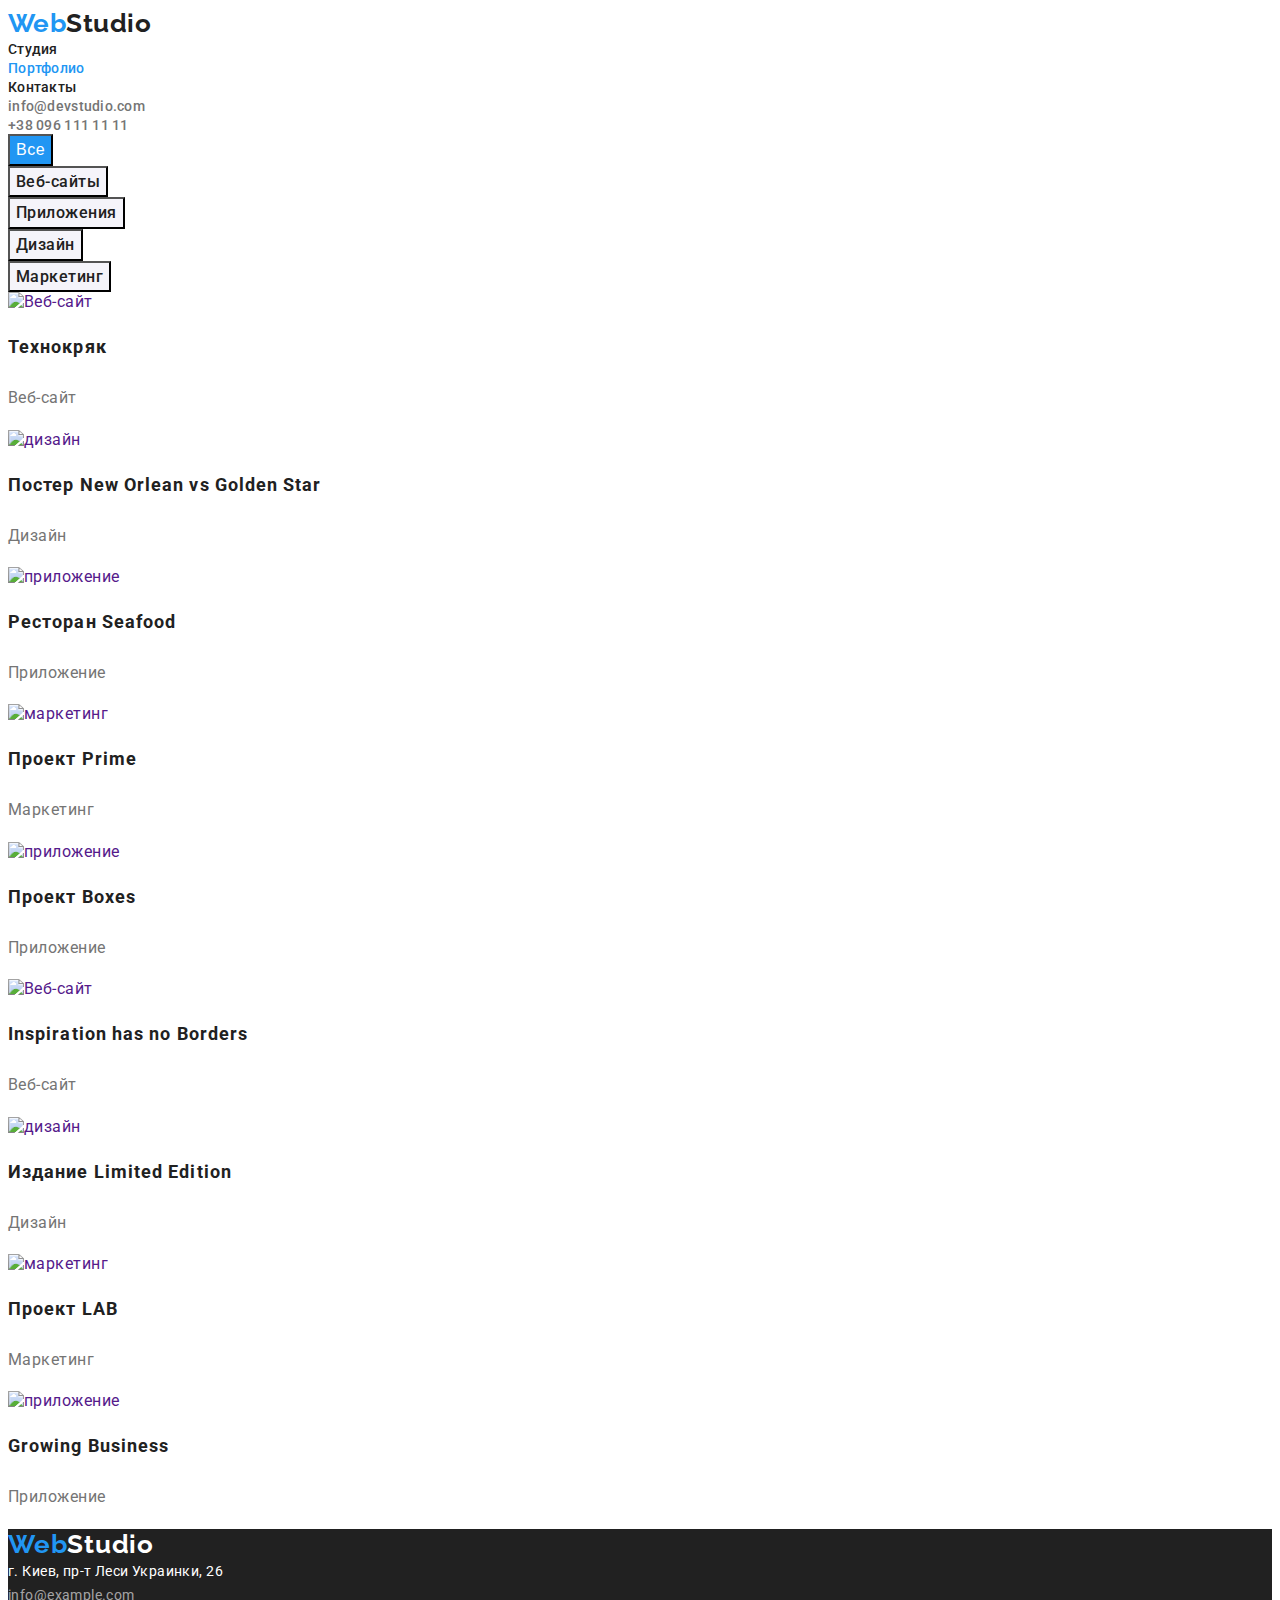
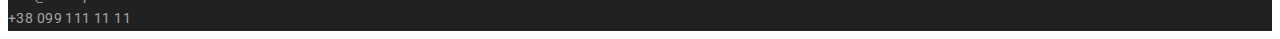
==== portfolio.html @ cb95bda1 "Стидизация" ====
<!DOCTYPE html>
<html lang="en">
  <head>
    <meta charset="UTF-8" />
    <meta http-equiv="X-UA-Compatible" content="IE=edge" />
    <meta name="viewport" content="width=device-width, initial-scale=1.0" />
    <title>Портфолио</title>
    <link
      href="https://fonts.googleapis.com/css2?family=Raleway:wght@700&family=Roboto:wght@400;500;700;900&display=swap"
      rel="stylesheet"
    />
    <link rel="stylesheet" href="./css/styles.css" />
  </head>
  <body>
    <header class="page-header">
      <nav>
        <a class="logo" href="./index.html">
          <span class="second">Web</span>Studio
        </a>

        <ul>
          <li><a class="both" href="./index.html">Cтудия</a></li>
          <li><a class="another" href="">Портфолио</a></li>
          <li><a class="both" href="">Контакты</a></li>
        </ul>
      </nav>
      <ul>
        <li>
          <a class="contacts-mail" href="mailto:info@devstudio.com"
            >info@devstudio.com</a
          >
        </li>
        <a class="contacts-phone" href="tel:+38 096 111 11 11"
          >+38 096 111 11 11</a
        >
      </ul>
    </header>
    <main>
      <section >
        <ul>
          <li>
            <button class="button-primary" type="button">Все</button>
          </li>
          <li>
            <button class="button-list" type="button">Веб-сайты</button>
          </li>
          <li>
            <button class="button-list" type="button">Приложения</button>
          </li>
          <li>
            <button class="button-list" type="button">Дизайн</button>
          </li>
          <li>
            <button class="button-list" type="button">Маркетинг</button>
          </li>
        </ul>
    
        <h2 hidden>Портфолио</h2>
      
        <ul class="unique-content">
          <li>
            <a href="">
              <img
                src="./images/img.jpg"
                alt="Веб-сайт"
                width="370"
                height="294"
              />
              <h3 class="title-main">Технокряк</h3>
              <p class="main-text">Веб-сайт</p>
            </a>
          </li>
          <li>
            <a href="">
              <img
                src="./images/img1.jpg"
                alt="дизайн"
                width="370"
                height="294"
              />
              <h3 class="title-main">Постер New Orlean vs Golden Star</h3>
              <p class="main-text">Дизайн</p>
            </a>
          </li>
          <li>
            <a href="">
              <img
                src="./images/img2.jpg"
                alt="приложение"
                width="370"
                height="294"
              />
              <h3 class="title-main">Ресторан Seafood</h3>
              <p class="main-text">Приложение</p>
            </a>
          </li>
          <li>
            <a href="">
 <img
              src="./images/img3.jpg"
              alt="маркетинг"
              width="370"
              height="294"
            />
            <h3 class="title-main">Проект Prime</h3>
            <p class="main-text">Маркетинг</p>

            </a>
        
          </li>
          <li>
            <a href="">
 <img
              src="./images/img4.jpg"
              alt="приложение"
              width="370"
              height="294"
            />

            <h3 class="title-main">Проект Boxes</h3>
            <p class="main-text">Приложение</p>

            </a>
           
          </li>

          <li>
            <a href="">
<img
              src="./images/img5.jpg"
              alt="Веб-сайт"
              width="370"
              height="294"
            />
            <h3 class="title-main">Inspiration has no Borders</h3>
            <p class="main-text">Веб-сайт</p>


            </a>
            
          </li>
          <li>
            <a href="">
<img
              src="./images/img6.jpg"
              alt="дизайн"
              width="370"
              height="294"
            />
            <h3 class="title-main">Издание Limited Edition</h3>
            <p class="main-text">Дизайн</p>


            </a>
            
          </li>
          <li>
            <a href="">
<img src="./images/img7.jpg" alt="маркетинг" />
            <h3 class="title-main">Проект LAB</h3>
            <p class="main-text">Маркетинг</p>
          </li>
          <li>
            <img src="./images/img8.jpg" alt="приложение" />
            <h3 class="title-main">Growing Business</h3>
            <p class="main-text">Приложение</p>

            </a>
            
          </li>
        </ul>
      </section>
    </main>
    <footer class="footer">
      <a href="./index.html" class="logodown">
        <span class="second">Web</span>Studio
      </a>

      <address class="address">г. Киев, пр-т Леси Украинки, 26</address>
      <ul>
        <li>
          <a class="contacts" href="mailto:info@example.com"
            >info@example.com</a
          >
        </li>
        <li>
          <a class="contacts" href="tel:+38 099 111 11 11">+38 099 111 11 11</a>
        </li>
      </ul>
    </footer>
  </body>
</html>
---- css/styles.css ----
/* основной цвет текста - #212121 */
/* вторичный цвет текста - #757575 */
/* основной цвет фона - #FFFFFF */
/* акцент - #2196F3 */
/* прозрачно белый rgba(255, 255, 255, 0.6) */
/* основной цыет фона - #E5E5E5 */
/* вторичный цвет фона -#F5F4FA */
/* вторичный белый #e5e5e5  */

:root {
  --header-background-color: #ffffff;
  --primary-background-color: #e5e5e5;
  --secondary-background-color: #2f303a;
  --third-background-color: #f5f4fa;
  --primary-text-color: #212121;
  --secondary-color: #757575;
  --accent-color: #2196f3;
}
.list {
  list-style: none;
}

body {
  background-color: #ffffff;
  color: var(--secondary-color);
  font-family: "Roboto", sans-serif;
  letter-spacing: 0.03em;
}
.logo {
  font-family: "Raleway", sans-serif;
  font-weight: bold;
  font-size: 26px;
  line-height: 1.2;
}

.logo {
  color: #212121;
}
.second {
  color: #2196f3;
}
.logodown {
  color: #ffffff;
  font-family: Raleway;
  font-weight: bold;
  font-size: 26px;
  line-height: 1.2;
  letter-spacing: 0.03em;
}

ul {
  list-style: none;
}
a {
  text-decoration: none;
}
ul {
  padding: 0;
  margin: 0;
}
button {
  cursor: pointer;
}
.another {
  color: var(--accent-color);
  font-weight: 500;
  font-size: 14px;
  line-height: 1.14;
  letter-spacing: 0.02em;
}
.both {
  color: var(--primary-text-color);
  font-weight: 500;
  font-size: 14px;
  line-height: 1.14;
  letter-spacing: 0.02em;
}
.both:hover,
.both:focus {
  color: var(--accent-color);
}
.contacts-mail {
  color: var(--secondary-color);
  font-weight: 500;
  font-size: 14px;
  line-height: 1.14;
  letter-spacing: 0.02em;
}
.contacts-mail:hover,
.contacts-mail:focus {
  color: var(--accent-color);
}
.contacts-phone {
  color: var(--secondary-color);
  font-weight: 500;
  font-size: 14px;
  line-height: 1.14;
  letter-spacing: 0.02em;
}
.contacts-phone:hover,
.contacts-phone:focus {
  color: var(--accent-color);
}

.header {
  color: var(--header-background-color);
  font-family: Roboto;
  font-weight: 900;
  font-size: 44px;
  line-height: 1.36;
  text-align: center;
  letter-spacing: 0.06em;
  text-transform: uppercase;
}
.hero {
  background-color: #212121;
}
.features .title {
  color: var(--primary-text-color);
  font-family: Roboto;
  font-weight: bold;
  font-size: 14px;
  line-height: 1.14;
  letter-spacing: 0.03em;
  text-transform: uppercase;
}
.same {
  color: var(--primary-text-color);
  font-weight: bold;
  font-size: 36px;
  line-height: 1.16;
  text-align: center;
  letter-spacing: 0.03em;
}
.button {
  font-family: Roboto;
  font-weight: bold;
  font-size: 16px;
  line-height: 1.9;
  display: flex;
  align-items: center;
  text-align: center;
  letter-spacing: 0.06em;
  color: var(--header-background-color);
  background-color: var(--accent-color);
}
.button:hover {
  background-color: #188ce8;
}

.button-list {
  font-family: Roboto;
  font-weight: 500;
  font-size: 16px;
  line-height: 1.6;
  text-align: center;
  letter-spacing: 0.03em;
  background-color: var(--third-background-color);
  color: var(--primary-text-color);
}
.button-list:hover {
  color: var(--header-background-color);
  background-color: var(--accent-color);
}
.background-main {
  color: var(--primary-text-color);
  font-weight: 500;
  font-size: 16px;
  line-height: 1.6;
  text-align: center;
  letter-spacing: 0.03em;
}
.button-primary {
  background-color: var(--accent-color);
  color: var(--header-background-color);
  font-weight: 500;
  font-size: 16px;
  line-height: 1.6;
  text-align: center;
  letter-spacing: 0.03em;
}

.title-main {
  color: var(--primary-text-color);
  font-weight: bold;
  font-size: 18px;
  line-height: 2;
  letter-spacing: 0.06em;
}
.main-text {
  color: var(--secondary-color);
  font-size: 16px;
  line-height: 1.9;
  letter-spacing: 0.03em;
}

.list-team {
  background-color: var(--third-background-color);
}

.unique {
  font-size: 14px;
  line-height: 1.7;
  letter-spacing: 0.03em;
}
.team {
  background-color: var(--third-background-color);
  color: var(--primary-text-color);
  font-weight: 500;
  font-size: 16px;
  line-height: 1.19;
  text-align: center;
  letter-spacing: 0.03em;
}
.position {
  background-color: var(--third-background-color);
  color: var(--secondary-color);
  font-size: 16px;
  line-height: 1.19;
  text-align: center;
  letter-spacing: 0.03em;
}
.footer {
  background-color: var(--primary-text-color);
}
.address {
  font-style: normal;
  font-family: Roboto;
  font-size: 14px;
  line-height: 1.7;
  letter-spacing: 0.03em;
  color: var(--header-background-color);
}
address:hover {
  color: var(--header-background-color);
}
.contacts {
  font-family: Roboto;
  font-size: 14px;
  line-height: 1.7;
  letter-spacing: 0.03em;
  color: rgba(255, 255, 255, 0.6);
}
.contacts:hover {
  color: var(--primary-background-color);
}
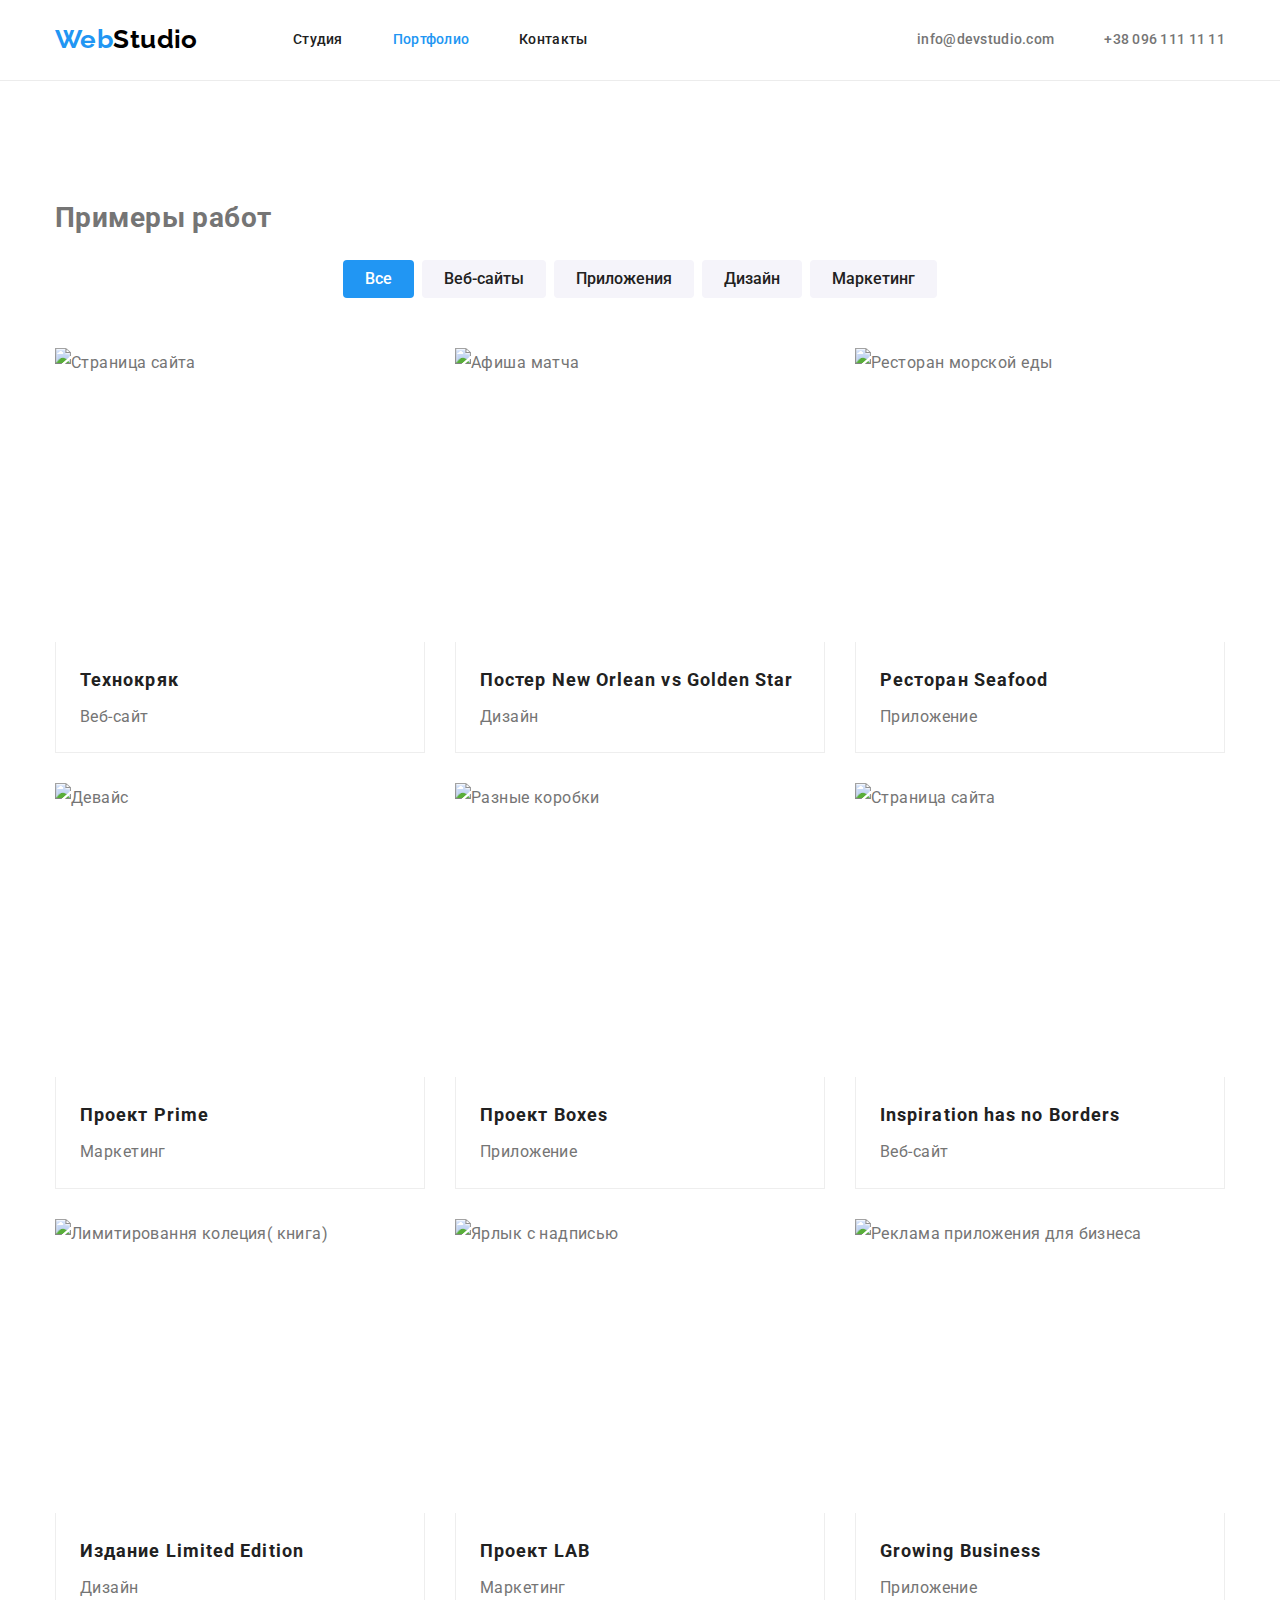
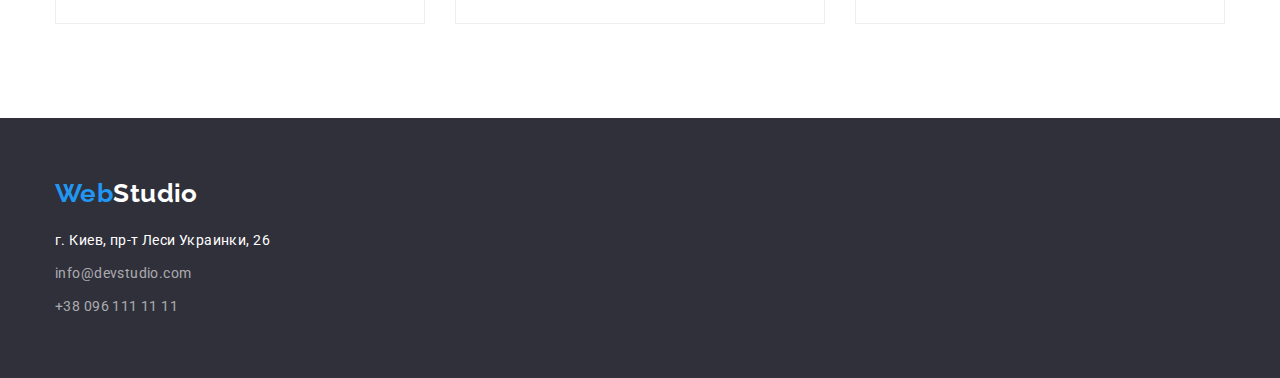
==== commit bfcd2cd2: "Правки" ====
--- a/portfolio.html
+++ b/portfolio.html
@@ -2,191 +2,224 @@
 <html lang="en">
   <head>
     <meta charset="UTF-8" />
-    <meta http-equiv="X-UA-Compatible" content="IE=edge" />
     <meta name="viewport" content="width=device-width, initial-scale=1.0" />
     <title>Портфолио</title>
+    <link
+      rel="stylesheet"
+      href="https://cdnjs.cloudflare.com/ajax/libs/modern-normalize/0.6.0/modern-normalize.min.css"
+    />
     <link
       href="https://fonts.googleapis.com/css2?family=Raleway:wght@700&family=Roboto:wght@400;500;700;900&display=swap"
       rel="stylesheet"
     />
+
     <link rel="stylesheet" href="./css/styles.css" />
   </head>
   <body>
-    <header class="page-header">
-      <nav>
-        <a class="logo" href="./index.html">
-          <span class="second">Web</span>Studio
-        </a>
-
-        <ul>
-          <li><a class="both" href="./index.html">Cтудия</a></li>
-          <li><a class="another" href="">Портфолио</a></li>
-          <li><a class="both" href="">Контакты</a></li>
-        </ul>
-      </nav>
-      <ul>
-        <li>
-          <a class="contacts-mail" href="mailto:info@devstudio.com"
-            >info@devstudio.com</a
+    <header class="header">
+      <div class="container">
+        <!-- Основная навигация -->
+        <nav class="nav">
+          <a class="logo link" href="./index.html"
+            ><span class="logo-text">Web</span>Studio</a
           >
-        </li>
-        <a class="contacts-phone" href="tel:+38 096 111 11 11"
-          >+38 096 111 11 11</a
-        >
-      </ul>
-    </header>
-    <main>
-      <section >
-        <ul>
-          <li>
-            <button class="button-primary" type="button">Все</button>
+          <ul class="list">
+            <li class="item">
+              <a class="link" href="./index.html">Студия</a>
+            </li>
+            <li class="item">
+              <a class="link current" href="./portfolio.html">Портфолио</a>
+            </li>
+            <li class="item">
+              <a class="link" href="#address">Контакты</a>
+            </li>
+          </ul>
+        </nav>
+        <ul class="contacts list">
+          <li class="item">
+            <a class="link" href="mailto:info@devstudio.com"
+              >info@devstudio.com</a
+            >
           </li>
-          <li>
-            <button class="button-list" type="button">Веб-сайты</button>
-          </li>
-          <li>
-            <button class="button-list" type="button">Приложения</button>
-          </li>
-          <li>
-            <button class="button-list" type="button">Дизайн</button>
-          </li>
-          <li>
-            <button class="button-list" type="button">Маркетинг</button>
+          <li class="item">
+            <a class="link" href="tel:+380961111111">+38 096 111 11 11</a>
           </li>
         </ul>
-    
-        <h2 hidden>Портфолио</h2>
-      
-        <ul class="unique-content">
-          <li>
-            <a href="">
-              <img
-                src="./images/img.jpg"
-                alt="Веб-сайт"
-                width="370"
-                height="294"
-              />
-              <h3 class="title-main">Технокряк</h3>
-              <p class="main-text">Веб-сайт</p>
-            </a>
-          </li>
-          <li>
-            <a href="">
-              <img
-                src="./images/img1.jpg"
-                alt="дизайн"
-                width="370"
-                height="294"
-              />
-              <h3 class="title-main">Постер New Orlean vs Golden Star</h3>
-              <p class="main-text">Дизайн</p>
-            </a>
-          </li>
-          <li>
-            <a href="">
-              <img
-                src="./images/img2.jpg"
-                alt="приложение"
-                width="370"
-                height="294"
-              />
-              <h3 class="title-main">Ресторан Seafood</h3>
-              <p class="main-text">Приложение</p>
-            </a>
-          </li>
-          <li>
-            <a href="">
- <img
-              src="./images/img3.jpg"
-              alt="маркетинг"
-              width="370"
-              height="294"
-            />
-            <h3 class="title-main">Проект Prime</h3>
-            <p class="main-text">Маркетинг</p>
-
-            </a>
-        
-          </li>
-          <li>
-            <a href="">
- <img
-              src="./images/img4.jpg"
-              alt="приложение"
-              width="370"
-              height="294"
-            />
-
-            <h3 class="title-main">Проект Boxes</h3>
-            <p class="main-text">Приложение</p>
-
-            </a>
-           
-          </li>
-
-          <li>
-            <a href="">
-<img
-              src="./images/img5.jpg"
-              alt="Веб-сайт"
-              width="370"
-              height="294"
-            />
-            <h3 class="title-main">Inspiration has no Borders</h3>
-            <p class="main-text">Веб-сайт</p>
-
-
-            </a>
-            
-          </li>
-          <li>
-            <a href="">
-<img
-              src="./images/img6.jpg"
-              alt="дизайн"
-              width="370"
-              height="294"
-            />
-            <h3 class="title-main">Издание Limited Edition</h3>
-            <p class="main-text">Дизайн</p>
-
-
-            </a>
-            
-          </li>
-          <li>
-            <a href="">
-<img src="./images/img7.jpg" alt="маркетинг" />
-            <h3 class="title-main">Проект LAB</h3>
-            <p class="main-text">Маркетинг</p>
-          </li>
-          <li>
-            <img src="./images/img8.jpg" alt="приложение" />
-            <h3 class="title-main">Growing Business</h3>
-            <p class="main-text">Приложение</p>
-
-            </a>
-            
-          </li>
-        </ul>
+      </div>
+    </header>
+    <!-- Основной контент -->
+    <main>
+      <section class="galerry">
+        <div class="container">
+          <h1 class="hidden">Примеры работ</h1>
+          <ul class="list">
+            <li class="item">
+              <button class="button-filter" type="button">Все</button>
+            </li>
+            <li class="item">
+              <button class="galerry-button" type="button">Веб-сайты</button>
+            </li>
+            <li class="item">
+              <button class="galerry-button" type="button">Приложения</button>
+            </li>
+            <li class="item">
+              <button class="galerry-button" type="button">Дизайн</button>
+            </li>
+            <li class="item">
+              <button class="galerry-button" type="button">Маркетинг</button>
+            </li>
+          </ul>
+          <ul class="list">
+            <li class="galerry-card">
+              <a class="link" href=""
+                ><img
+                  src="./images/img.jpg"
+                  alt="Страница сайта"
+                  width="370"
+                  height="294"
+                />
+                <div class="info">
+                  <h2 class="title">Технокряк</h2>
+                  <p>Веб-сайт</p>
+                </div></a
+              >
+            </li>
+            <li class="galerry-card">
+              <a class="link" href=""
+                ><img
+                  src="./images/img1.jpg"
+                  alt="Афиша матча"
+                  width="370"
+                  height="294"
+                />
+                <div class="info">
+                  <h2 class="title">Постер New Orlean vs Golden Star</h2>
+                  <p>Дизайн</p>
+                </div></a
+              >
+            </li>
+            <li class="galerry-card">
+              <a class="link" href=""
+                ><img
+                  src="./images/img2.jpg"
+                  alt="Ресторан морской еды"
+                  width="370"
+                  height="294"
+                />
+                <div class="info">
+                  <h2 class="title">Ресторан Seafood</h2>
+                  <p>Приложение</p>
+                </div></a
+              >
+            </li>
+            <li class="galerry-card">
+              <a class="link" href="">
+                <img
+                  src="./images/img3.jpg"
+                  alt="Девайс"
+                  width="370"
+                  height="294"
+                />
+                <div class="info">
+                  <h2 class="title">Проект Prime</h2>
+                  <p>Маркетинг</p>
+                </div></a
+              >
+            </li>
+            <li class="galerry-card">
+              <a class="link" href="">
+                <img
+                  src="./images/img4.jpg"
+                  alt="Разные коробки"
+                  width="370"
+                  height="294"
+                />
+                <div class="info">
+                  <h2 class="title">Проект Boxes</h2>
+                  <p>Приложение</p>
+                </div></a
+              >
+            </li>
+            <li class="galerry-card">
+              <a class="link" href=""
+                ><img
+                  src="./images/img5.jpg"
+                  alt="Страница сайта"
+                  width="370"
+                  height="294"
+                />
+                <div class="info">
+                  <h2 class="title">Inspiration has no Borders</h2>
+                  <p>Веб-сайт</p>
+                </div></a
+              >
+            </li>
+            <li class="galerry-card">
+              <a class="link" href="">
+                <img
+                  src="./images/img6.jpg"
+                  alt="Лимитировання колеция( книга)"
+                  width="370"
+                  height="294"
+                />
+                <div class="info">
+                  <h2 class="title">Издание Limited Edition</h2>
+                  <p>Дизайн</p>
+                </div></a
+              >
+            </li>
+            <li class="galerry-card">
+              <a class="link" href=""
+                ><img
+                  src="./images/img7.jpg"
+                  alt=" Ярлык с надписью"
+                  width="370"
+                  height="294"
+                />
+                <div class="info">
+                  <h2 class="title">Проект LAB</h2>
+                  <p>Маркетинг</p>
+                </div></a
+              >
+            </li>
+            <li class="galerry-card">
+              <a class="link" href=""
+                ><img
+                  src="./images/img8.jpg"
+                  alt="Реклама приложения для бизнеса"
+                  width="370"
+                  height="294"
+                />
+                <div class="info">
+                  <h2 class="title">Growing Business</h2>
+                  <p>Приложение</p>
+                </div></a
+              >
+            </li>
+          </ul>
+        </div>
       </section>
     </main>
+    <!-- Футер сайта -->
     <footer class="footer">
-      <a href="./index.html" class="logodown">
-        <span class="second">Web</span>Studio
-      </a>
-
-      <address class="address">г. Киев, пр-т Леси Украинки, 26</address>
-      <ul>
-        <li>
-          <a class="contacts" href="mailto:info@example.com"
-            >info@example.com</a
-          >
-        </li>
-        <li>
-          <a class="contacts" href="tel:+38 099 111 11 11">+38 099 111 11 11</a>
-        </li>
-      </ul>
+      <div class="container">
+        <a class="logo link" href="./index.html"
+          ><span class="logo-text">Web</span>Studio</a
+        >
+        <address id="address" class="address">
+          <p class="text">г. Киев, пр-т Леси Украинки, 26</p>
+          <ul class="list indent">
+            <li>
+              <a class="link" href="mailto:info@devstudio.com"
+                >info@devstudio.com</a
+              >
+            </li>
+            <li class="indent">
+              <a class="link" href="tel:+380961111111">+38 096 111 11 11</a>
+            </li>
+          </ul>
+        </address>
+      </div>
     </footer>
   </body>
 </html>
--- a/css/styles.css
+++ b/css/styles.css
@@ -1,110 +1,200 @@
-/* основной цвет текста - #212121 */
-/* вторичный цвет текста - #757575 */
-/* основной цвет фона - #FFFFFF */
-/* акцент - #2196F3 */
-/* прозрачно белый rgba(255, 255, 255, 0.6) */
-/* основной цыет фона - #E5E5E5 */
-/* вторичный цвет фона -#F5F4FA */
-/* вторичный белый #e5e5e5  */
+/* Палитра макета */
+/* основно фон #FFFFFF */
+/* дополнительный фон #F5F4FA */
+/* цвет героя и футера #2F303A */
+/* основнй текст #757575 */
+/* Заголовки #212121 */
+/* цвет лого, кнопок, активных ссылок #2196F3 */
+/* лого1 вторая часть #000000 */
+/* лого2 вторая часть #ffffff */
 
 :root {
-  --header-background-color: #ffffff;
-  --primary-background-color: #e5e5e5;
-  --secondary-background-color: #2f303a;
-  --third-background-color: #f5f4fa;
-  --primary-text-color: #212121;
-  --secondary-color: #757575;
+  --primary-text-color: #757575;
+  --primary-bg-color: #ffffff;
+  --secondary-bg-color: #f5f4fa;
+  --footer-hero-bg-color: #2f303a;
+  --title-link-color: #212121;
+  --secondary-link-color: #757575;
   --accent-color: #2196f3;
-}
+  --button-hover: #188ce8;
+  --logo-up-color: #000000;
+  --logo-down-color: #ffffff;
+  --address-color: #ffffff;
+  --address-secondary-color: rgba(255, 255, 255, 0.6);
+}
+
+/* Общее */
+body {
+  color: var(--primary-text-color);
+  background-color: var(--primary-bg-color);
+  font-family: Roboto, sans-serif;
+  font-size: 14px;
+  line-height: 1.71;
+  letter-spacing: 0.03em;
+}
+
+/* списки */
 .list {
   list-style: none;
-}
-
-body {
-  background-color: #ffffff;
-  color: var(--secondary-color);
-  font-family: "Roboto", sans-serif;
-  letter-spacing: 0.03em;
-}
+  padding: 0;
+  margin: 0;
+}
+
+/* ссылки */
+.link {
+  text-decoration: none;
+}
+
+/* заголовки */
+.title {
+  color: var(--title-link-color);
+
+  font-weight: 700;
+  font-size: 36px;
+  line-height: 1.17;
+  text-align: center;
+}
+
+.visually-hidden {
+  position: absolute;
+  width: 1px;
+  height: 1px;
+  margin: -1px;
+  padding: 0;
+  overflow: hidden;
+  border: 0;
+  clip: rect(0 0 0 0);
+}
+
+/* контейнер */
+.container {
+  margin-right: auto;
+  margin-left: auto;
+  width: 1200px;
+  padding-left: 15px;
+  padding-right: 15px;
+}
+
+/* Шапка сайта */
+.header {
+  border-bottom: 1px solid #ececec;
+}
+
+.header > .container {
+  display: flex;
+  justify-content: space-between;
+}
+
+.nav {
+  display: flex;
+  justify-content: space-between;
+  align-items: center;
+}
+
+.nav > .list {
+  display: flex;
+  padding: 0px;
+}
+
+/* Логотип */
 .logo {
-  font-family: "Raleway", sans-serif;
-  font-weight: bold;
+  margin-right: 93px;
+
+  color: var(--logo-up-color);
+
+  font-family: Raleway, sans-serif;
+  font-weight: 700;
   font-size: 26px;
-  line-height: 1.2;
-}
-
-.logo {
-  color: #212121;
-}
-.second {
-  color: #2196f3;
-}
-.logodown {
-  color: #ffffff;
-  font-family: Raleway;
-  font-weight: bold;
-  font-size: 26px;
-  line-height: 1.2;
-  letter-spacing: 0.03em;
-}
-
-ul {
-  list-style: none;
-}
-a {
-  text-decoration: none;
-}
-ul {
-  padding: 0;
-  margin: 0;
-}
-button {
-  cursor: pointer;
-}
-.another {
+  line-height: 1.19;
+  width: 145px;
+  height: 31px;
+}
+.footer .logo {
+  color: var(--logo-down-color);
+}
+
+.logo-text {
   color: var(--accent-color);
+}
+
+/* Навигация сайта */
+.nav > .list .link {
+  display: block;
+  padding-top: 32px;
+  padding-bottom: 32px;
+
+  color: var(--title-link-color);
+
   font-weight: 500;
   font-size: 14px;
   line-height: 1.14;
   letter-spacing: 0.02em;
 }
-.both {
-  color: var(--primary-text-color);
+.nav > .list > .item:not(:last-child) {
+  margin-right: 50px;
+}
+
+.nav > .list .link:hover,
+.nav > .list .link:focus {
+  color: var(--accent-color);
+}
+
+.nav > .list .link.current {
+  color: var(--accent-color);
+}
+
+/* контакты */
+.contacts.list {
+  display: flex;
+  align-items: center;
+}
+
+.contacts > .item:not(:last-child) {
+  padding-left: 0px;
+  margin-right: 50px;
+}
+
+.contacts .link {
+  display: block;
+  padding-top: 32px;
+  padding-bottom: 32px;
+
+  color: var(--secondary-link-color);
+
   font-weight: 500;
   font-size: 14px;
   line-height: 1.14;
   letter-spacing: 0.02em;
 }
-.both:hover,
-.both:focus {
+
+.contacts .link:hover,
+.contacts .link:focus {
   color: var(--accent-color);
 }
-.contacts-mail {
-  color: var(--secondary-color);
-  font-weight: 500;
-  font-size: 14px;
-  line-height: 1.14;
-  letter-spacing: 0.02em;
-}
-.contacts-mail:hover,
-.contacts-mail:focus {
-  color: var(--accent-color);
-}
-.contacts-phone {
-  color: var(--secondary-color);
-  font-weight: 500;
-  font-size: 14px;
-  line-height: 1.14;
-  letter-spacing: 0.02em;
-}
-.contacts-phone:hover,
-.contacts-phone:focus {
-  color: var(--accent-color);
-}
-
-.header {
-  color: var(--header-background-color);
-  font-family: Roboto;
+
+/* Блок герой */
+.hero {
+  padding: 200px 0;
+  margin-right: auto;
+  margin-left: auto;
+
+  max-width: 1600px;
+  background-color: var(--footer-hero-bg-color);
+}
+
+.hero > .container {
+  display: flex;
+  flex-direction: column;
+  align-items: center;
+  justify-content: center;
+}
+
+.hero-title {
+  margin-top: 0px;
+  margin-bottom: 30px;
+
+  color: var(--primary-bg-color);
+
   font-weight: 900;
   font-size: 44px;
   line-height: 1.36;
@@ -112,135 +202,264 @@
   letter-spacing: 0.06em;
   text-transform: uppercase;
 }
-.hero {
-  background-color: #212121;
-}
-.features .title {
-  color: var(--primary-text-color);
-  font-family: Roboto;
-  font-weight: bold;
+
+.button {
+  cursor: pointer;
+  padding: 10px 32px;
+  border: none;
+  border-radius: 4px;
+
+  color: var(--primary-bg-color);
+  background-color: var(--accent-color);
+
+  font-family: inherit;
+  font-weight: 700;
+  font-size: 16px;
+  line-height: 1.87;
+  letter-spacing: 0.06em;
+}
+
+.button:hover,
+.button:focus {
+  background-color: var(--button-hover);
+}
+
+/* Блок Наши приимущества */
+.advantages {
+  padding-top: 94px;
+  padding-bottom: 94px;
+}
+
+.advantages > .container > .list {
+  display: flex;
+}
+
+.advantages .title {
+  margin-top: 0px;
+  margin-bottom: 10px;
+
+  font-weight: 700;
   font-size: 14px;
   line-height: 1.14;
-  letter-spacing: 0.03em;
   text-transform: uppercase;
-}
-.same {
+  text-align: start;
+}
+
+.advantages .item > .text {
+  margin: 0;
+}
+
+.advantages .item {
+  width: 270px;
+}
+
+.advantages .item:not(:last-child) {
+  margin-right: 30px;
+}
+
+/* Блок Work  */
+.work {
+  padding-bottom: 94px;
+}
+
+.work .title {
+  margin: 0;
+  margin-bottom: 50px;
+}
+
+.work .list {
+  display: flex;
+  justify-content: center;
+}
+
+.work .list > .item:not(:last-child) {
+  margin-right: 30px;
+}
+.work .list > .item > img {
+  display: block;
+}
+
+/* Блок Каманда */
+.team {
+  padding-top: 94px;
+  padding-bottom: 94px;
+
+  background-color: var(--secondary-bg-color);
+}
+
+.team .title {
+  margin: 0;
+  margin-bottom: 50px;
+}
+
+.team .list {
+  display: flex;
+}
+
+.card:not(:last-child) {
+  margin-right: 30px;
+}
+
+.card {
+  background-color: var(--primary-bg-color);
+}
+
+.card .title {
+  margin: 0;
+  margin-bottom: 10px;
+  font-weight: 500;
+  font-size: 16px;
+  line-height: 1.19;
+}
+
+.card .text {
+  margin: 0;
+  font-size: 16px;
+  line-height: 1.19;
+  text-align: center;
+}
+
+.card > img {
+  display: block;
+}
+.container-text {
+  padding-top: 30px;
+  padding-bottom: 60px;
+}
+
+/* Футер */
+.footer {
+  background-color: var(--footer-hero-bg-color);
+
+  padding: 60px 0;
+}
+
+.footer > .container {
+  display: flex;
+  justify-content: center;
+  flex-direction: column;
+}
+.indent {
+  margin-top: 9px;
+}
+
+.address .text {
+  margin: 0;
+}
+
+.address {
+  margin-top: 20px;
+  color: var(--address-color);
+  font-style: normal;
+}
+
+.address .link {
+  color: var(--address-secondary-color);
+  display: inline-block;
+}
+
+.address .link:hover,
+.address .link:focus {
+  color: var(--address-color);
+}
+
+/* Портфолио */
+.galerry {
+  padding-top: 94px;
+  padding-bottom: 94px;
+}
+
+.galerry > .container > .list {
+  display: flex;
+  justify-content: center;
+  flex-wrap: wrap;
+}
+
+.galerry .list:first-of-type {
+  margin-bottom: 50px;
+}
+
+.galerry .item:not(:last-child) {
+  margin-right: 8px;
+}
+
+/* кнопки галереии */
+.button-filter {
+  cursor: pointer;
+  padding: 6px 22px;
+  border-radius: 4px;
+  border: none;
+
+  font-family: Roboto, sans-serif;
+  font-weight: 500;
+  font-size: 16px;
+  line-height: 1.63;
+  background-color: var(--accent-color);
+  color: var(--primary-bg-color);
+}
+.galerry-button {
+  cursor: pointer;
+  padding: 6px 22px;
+  border-radius: 4px;
+  border: none;
+
+  color: var(--title-link-color);
+  background-color: var(--secondary-bg-color);
+
+  font-family: Roboto, sans-serif;
+  font-weight: 500;
+  font-size: 16px;
+  line-height: 1.63;
+}
+
+.galerry-button:hover,
+.galerry-button:focus {
+  color: var(--primary-bg-color);
+  background-color: var(--accent-color);
+}
+
+/* Карты галереи */
+.galerry-card {
   color: var(--primary-text-color);
-  font-weight: bold;
-  font-size: 36px;
-  line-height: 1.16;
-  text-align: center;
-  letter-spacing: 0.03em;
-}
-.button {
-  font-family: Roboto;
-  font-weight: bold;
-  font-size: 16px;
-  line-height: 1.9;
-  display: flex;
-  align-items: center;
-  text-align: center;
-  letter-spacing: 0.06em;
-  color: var(--header-background-color);
-  background-color: var(--accent-color);
-}
-.button:hover {
-  background-color: #188ce8;
-}
-
-.button-list {
-  font-family: Roboto;
-  font-weight: 500;
-  font-size: 16px;
-  line-height: 1.6;
-  text-align: center;
-  letter-spacing: 0.03em;
-  background-color: var(--third-background-color);
-  color: var(--primary-text-color);
-}
-.button-list:hover {
-  color: var(--header-background-color);
-  background-color: var(--accent-color);
-}
-.background-main {
-  color: var(--primary-text-color);
-  font-weight: 500;
-  font-size: 16px;
-  line-height: 1.6;
-  text-align: center;
-  letter-spacing: 0.03em;
-}
-.button-primary {
-  background-color: var(--accent-color);
-  color: var(--header-background-color);
-  font-weight: 500;
-  font-size: 16px;
-  line-height: 1.6;
-  text-align: center;
-  letter-spacing: 0.03em;
-}
-
-.title-main {
-  color: var(--primary-text-color);
-  font-weight: bold;
+  font-size: 16px;
+  line-height: 1.88;
+}
+
+.galerry-card .title {
+  margin: 0;
+  margin-bottom: 4px;
+
+  font-weight: 700;
   font-size: 18px;
   line-height: 2;
   letter-spacing: 0.06em;
-}
-.main-text {
-  color: var(--secondary-color);
-  font-size: 16px;
-  line-height: 1.9;
-  letter-spacing: 0.03em;
-}
-
-.list-team {
-  background-color: var(--third-background-color);
-}
-
-.unique {
-  font-size: 14px;
-  line-height: 1.7;
-  letter-spacing: 0.03em;
-}
-.team {
-  background-color: var(--third-background-color);
-  color: var(--primary-text-color);
-  font-weight: 500;
-  font-size: 16px;
-  line-height: 1.19;
-  text-align: center;
-  letter-spacing: 0.03em;
-}
-.position {
-  background-color: var(--third-background-color);
-  color: var(--secondary-color);
-  font-size: 16px;
-  line-height: 1.19;
-  text-align: center;
-  letter-spacing: 0.03em;
-}
-.footer {
-  background-color: var(--primary-text-color);
-}
-.address {
-  font-style: normal;
-  font-family: Roboto;
-  font-size: 14px;
-  line-height: 1.7;
-  letter-spacing: 0.03em;
-  color: var(--header-background-color);
-}
-address:hover {
-  color: var(--header-background-color);
-}
-.contacts {
-  font-family: Roboto;
-  font-size: 14px;
-  line-height: 1.7;
-  letter-spacing: 0.03em;
-  color: rgba(255, 255, 255, 0.6);
-}
-.contacts:hover {
-  color: var(--primary-background-color);
-}
+  text-align: start;
+}
+
+.galerry-card:not(:nth-child(3n + 3)) {
+  margin-right: 30px;
+}
+
+.galerry-card:not(:nth-last-child(-n + 3)) {
+  margin-bottom: 30px;
+}
+
+.galerry-card img {
+  display: block;
+}
+
+.galerry-card > .link {
+  color: inherit;
+}
+
+.galerry-card p {
+  display: inline-block;
+  margin: 0;
+}
+
+.info {
+  padding: 20px 24px;
+  border-right: 1px solid #eeeeee;
+  border-left: 1px solid #eeeeee;
+  border-bottom: 1px solid #eeeeee;
+}
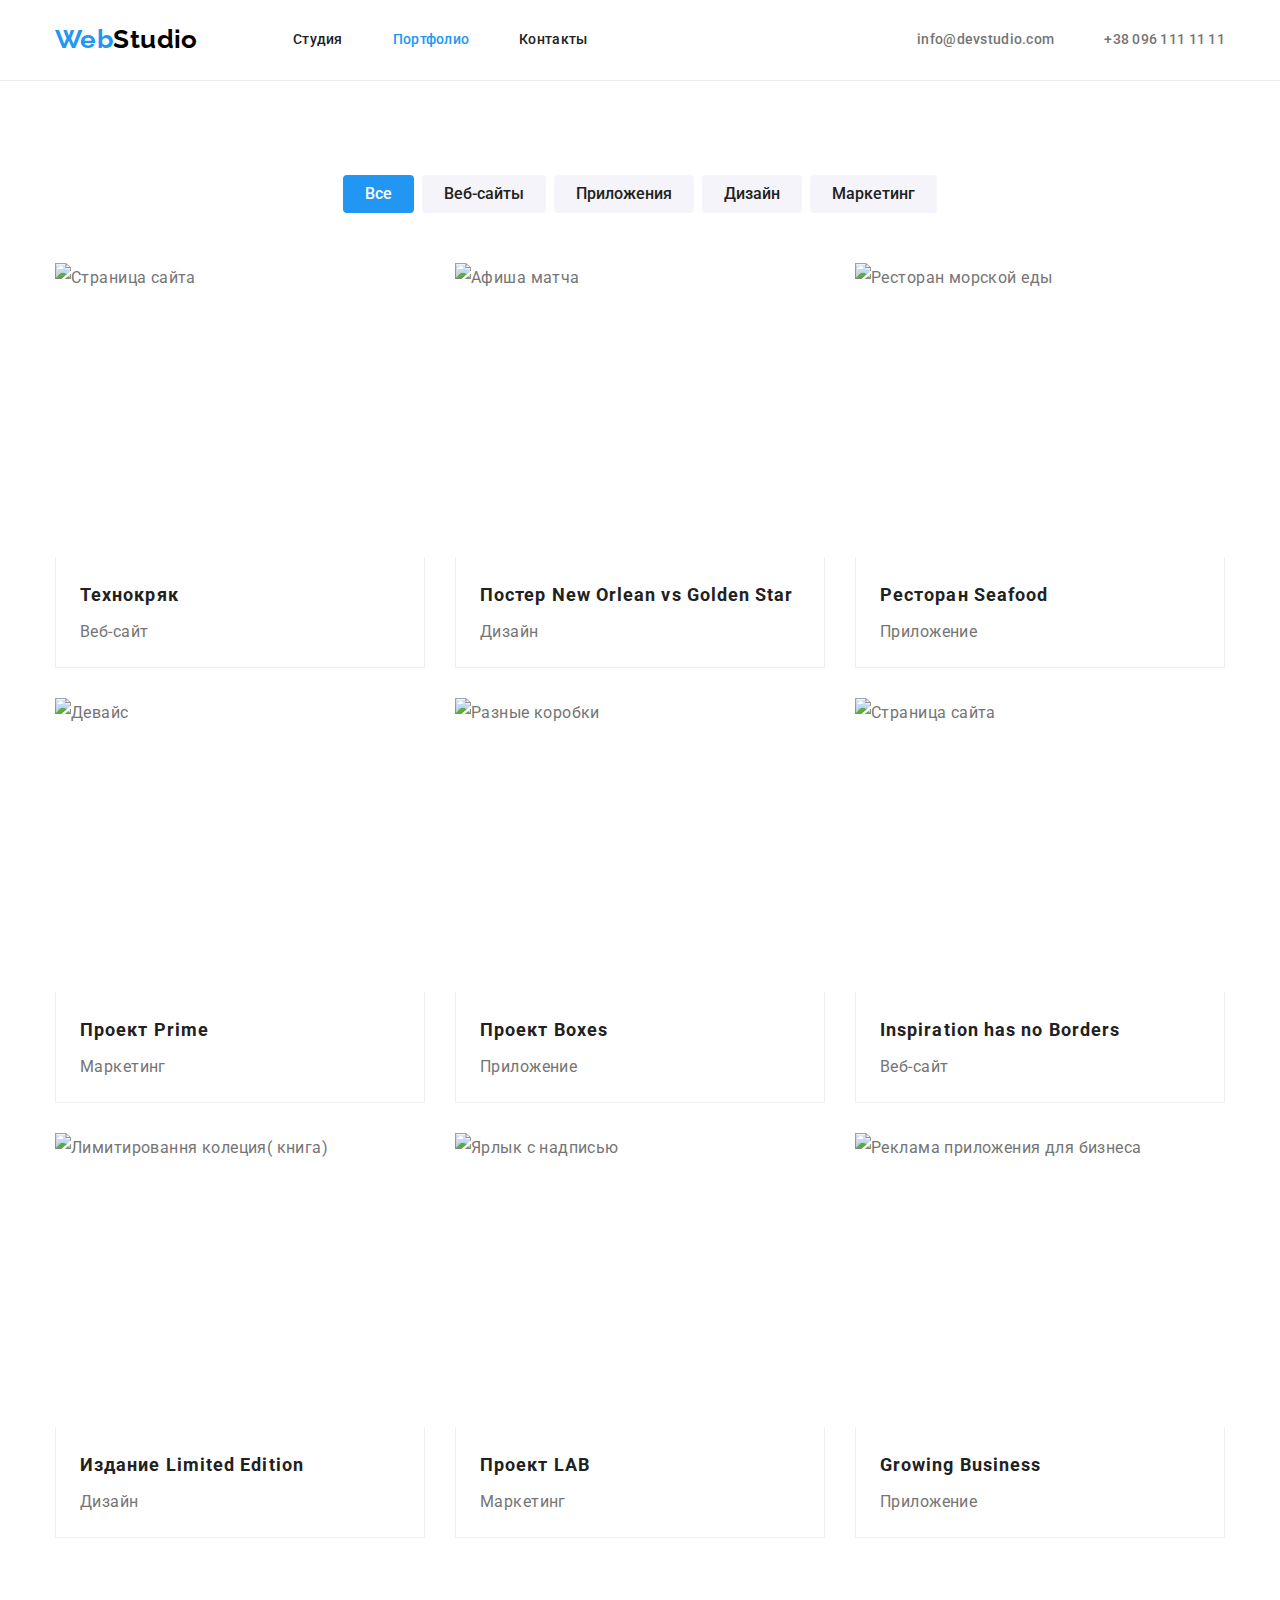
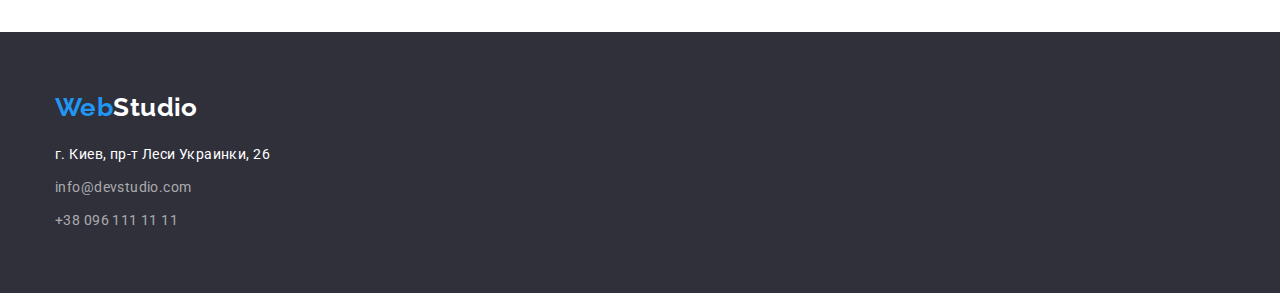
==== commit 529014a3: "Update portfolio.html" ====
--- a/portfolio.html
+++ b/portfolio.html
@@ -51,7 +51,7 @@
     <main>
       <section class="galerry">
         <div class="container">
-          <h1 class="hidden">Примеры работ</h1>
+          <h1 class="visually-hidden">Примеры работ</h1>
           <ul class="list">
             <li class="item">
               <button class="button-filter" type="button">Все</button>
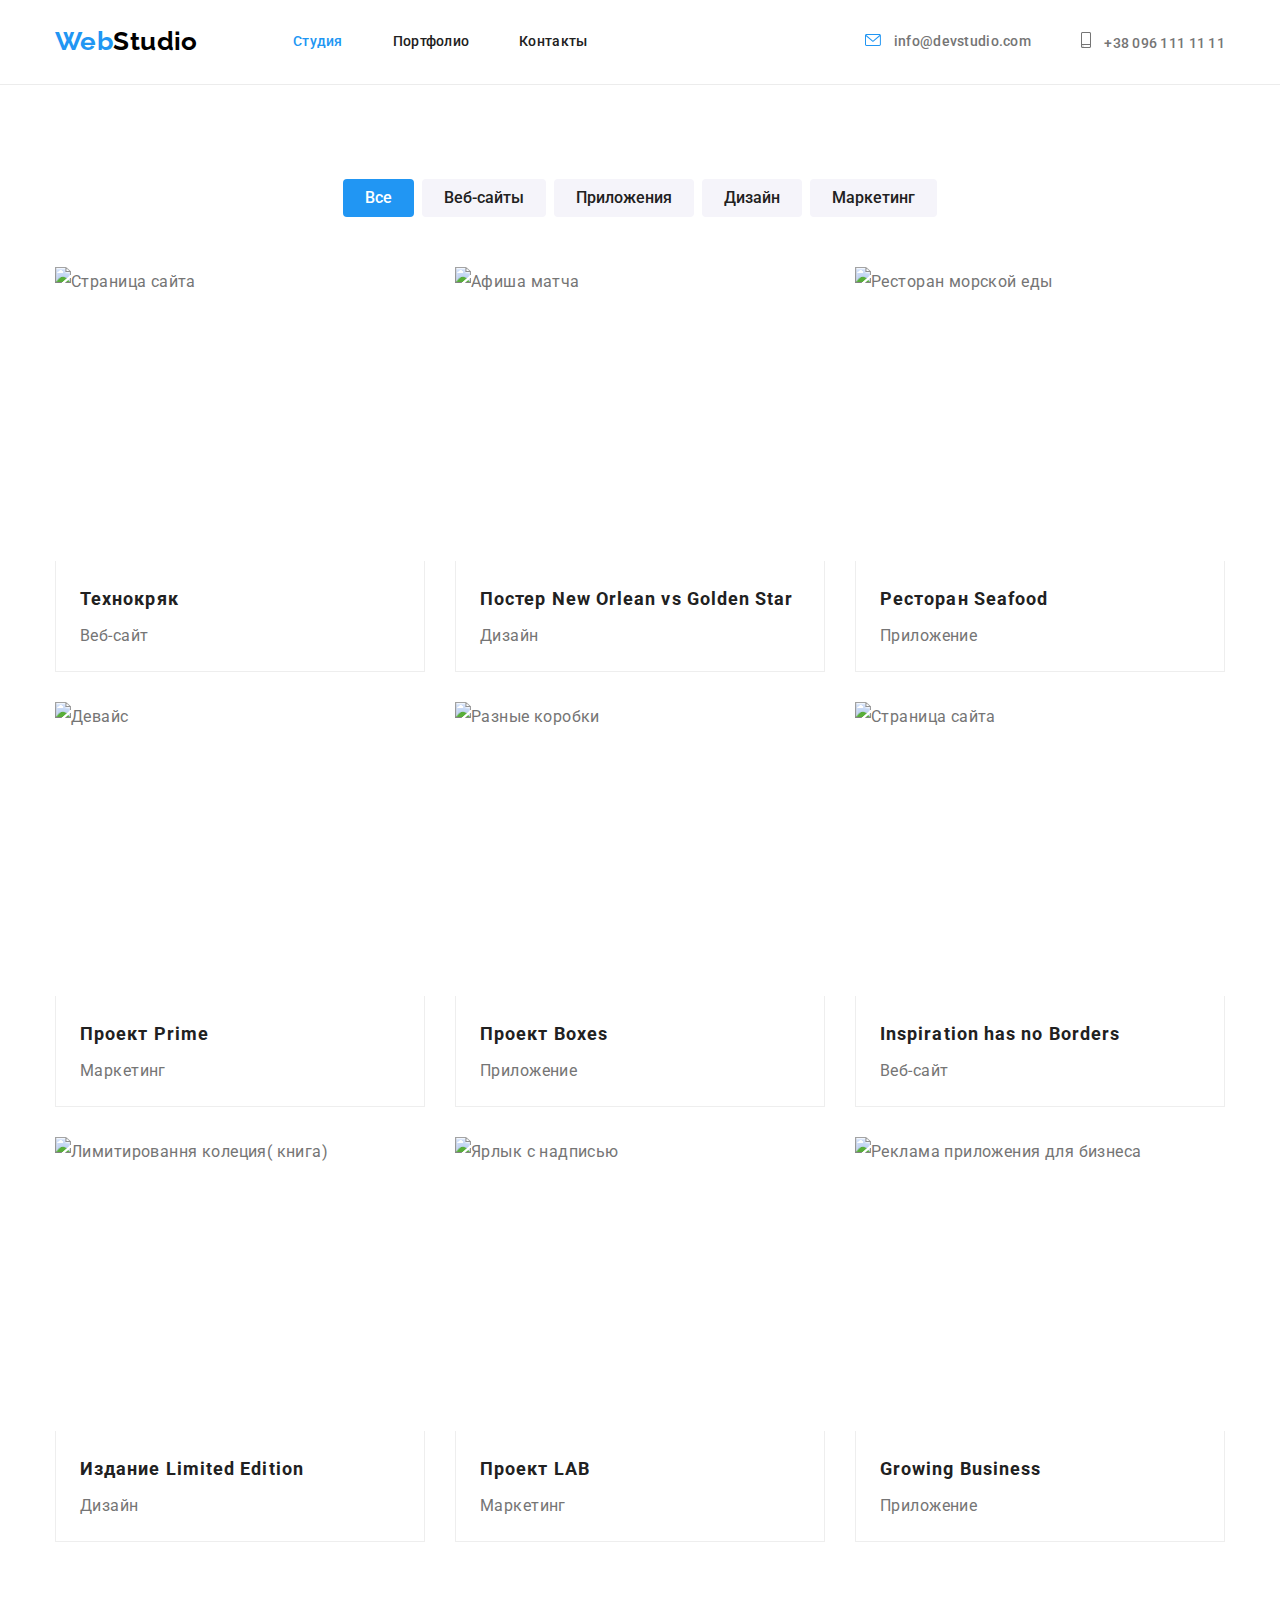
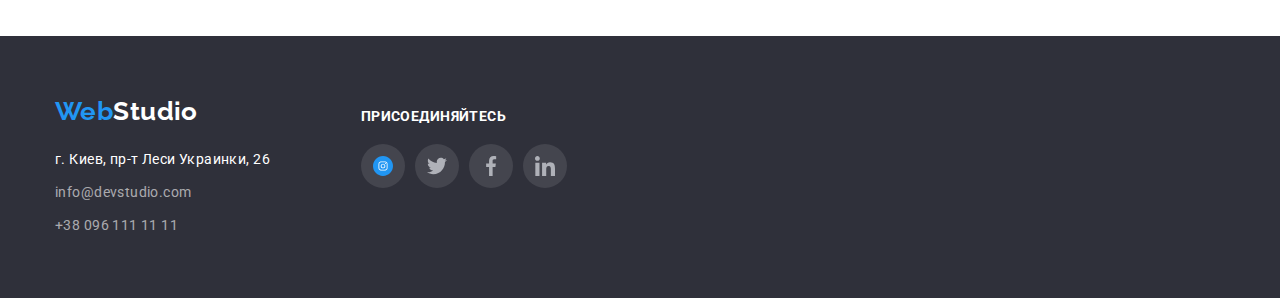
==== commit 38f68adb: "Спрайт" ====
--- a/portfolio.html
+++ b/portfolio.html
@@ -25,10 +25,10 @@
           >
           <ul class="list">
             <li class="item">
-              <a class="link" href="./index.html">Студия</a>
-            </li>
-            <li class="item">
-              <a class="link current" href="./portfolio.html">Портфолио</a>
+              <a class="link current" href="./index.html">Студия</a>
+            </li>
+            <li class="item">
+              <a class="link" href="./portfolio.html">Портфолио</a>
             </li>
             <li class="item">
               <a class="link" href="#address">Контакты</a>
@@ -38,11 +38,19 @@
         <ul class="contacts list">
           <li class="item">
             <a class="link" href="mailto:info@devstudio.com"
-              >info@devstudio.com</a
+              ><svg class="icon" width="16" height="12">
+                <use href="./images/sprite.svg#icon-envelope-hover"></use>
+              </svg>
+              info@devstudio.com</a
             >
           </li>
           <li class="item">
-            <a class="link" href="tel:+380961111111">+38 096 111 11 11</a>
+            <a class="link" href="tel:+380961111111"
+              ><svg class="icon" width="10" height="16">
+                <use href="./images/sprite.svg#icon-smartphone"></use>
+              </svg>
+              +38 096 111 11 11</a
+            >
           </li>
         </ul>
       </div>
@@ -203,22 +211,74 @@
     <!-- Футер сайта -->
     <footer class="footer">
       <div class="container">
-        <a class="logo link" href="./index.html"
-          ><span class="logo-text">Web</span>Studio</a
-        >
-        <address id="address" class="address">
-          <p class="text">г. Киев, пр-т Леси Украинки, 26</p>
-          <ul class="list indent">
-            <li>
-              <a class="link" href="mailto:info@devstudio.com"
-                >info@devstudio.com</a
-              >
-            </li>
-            <li class="indent">
-              <a class="link" href="tel:+380961111111">+38 096 111 11 11</a>
-            </li>
-          </ul>
-        </address>
+        <div class="footer-box">
+          <a class="logo link" href="./index.html"
+            ><span class="logo-text">Web</span>Studio</a
+          >
+          <address id="address" class="address">
+            <p class="text">г. Киев, пр-т Леси Украинки, 26</p>
+            <ul class="list indent">
+              <li>
+                <a class="link" href="mailto:info@devstudio.com"
+                  >info@devstudio.com</a
+                >
+              </li>
+              <li class="indent">
+                <a class="link" href="tel:+380961111111">+38 096 111 11 11</a>
+              </li>
+            </ul>
+          </address>
+        </div>
+        <div class="footer-box-links">
+          <p class="join">присоединяйтесь</p>
+          <ul class="list">
+            <li class="item">
+              <a
+                class="link"
+                href="https://www.instagram.com/"
+                target="_blank"
+                rel="noopener noreferrer"
+              >
+                <svg class="icon" width="20" height="20">
+                  <use href="./images/sprite.svg#icon-Ellipse"></use>
+                </svg>
+              </a>
+            </li>
+            <li class="item">
+              <a
+                class="link"
+                href="https://twitter.com/"
+                target="_blank"
+                rel="noopener noreferrer"
+                ><svg class="icon" width="20" height="20">
+                  <use href="./images/sprite.svg#icon-twitter-1"></use>
+                </svg>
+              </a>
+            </li>
+            <li class="item">
+              <a
+                class="link"
+                href="https://www.facebook.com/"
+                target="_blank"
+                rel="noopener noreferrer"
+                ><svg class="icon" width="20" height="20">
+                  <use href="./images/sprite.svg#icon-facebook-1"></use>
+                </svg>
+              </a>
+            </li>
+            <li class="item">
+              <a
+                class="link"
+                href="https://www.linkedin.com/"
+                target="_blank"
+                rel="noopener noreferrer"
+                ><svg class="icon" width="20" height="20">
+                  <use href="./images/sprite.svg#icon-linkedin-1"></use>
+                </svg>
+              </a>
+            </li>
+          </ul>
+        </div>
       </div>
     </footer>
   </body>
--- a/css/styles.css
+++ b/css/styles.css
@@ -14,6 +14,7 @@
   --secondary-bg-color: #f5f4fa;
   --footer-hero-bg-color: #2f303a;
   --title-link-color: #212121;
+  --footer-hero-bg-color: #2f303a;
   --secondary-link-color: #757575;
   --accent-color: #2196f3;
   --button-hover: #188ce8;
@@ -21,6 +22,7 @@
   --logo-down-color: #ffffff;
   --address-color: #ffffff;
   --address-secondary-color: rgba(255, 255, 255, 0.6);
+  --logo-company-color: #afb1b8;
 }
 
 /* Общее */
@@ -54,16 +56,16 @@
   line-height: 1.17;
   text-align: center;
 }
-
+/* Скрытое */
 .visually-hidden {
-  position: absolute;
-  width: 1px;
-  height: 1px;
-  margin: -1px;
-  padding: 0;
+  position: absolute !important;
+  clip: rect(1px 1px 1px 1px);
+  clip: rect(1px, 1px, 1px, 1px);
+  padding: 0 !important;
+  border: 0 !important;
+  height: 1px !important;
+  width: 1px !important;
   overflow: hidden;
-  border: 0;
-  clip: rect(0 0 0 0);
 }
 
 /* контейнер */
@@ -168,8 +170,14 @@
 }
 
 .contacts .link:hover,
-.contacts .link:focus {
+.contacts .link:focus,
+.contacts .icon:hover,
+.contacts .icon:focus {
+  --color4: var(--accent-color);
   color: var(--accent-color);
+}
+.contacts .icon {
+  margin-right: 10px;
 }
 
 /* Блок герой */
@@ -180,6 +188,11 @@
 
   max-width: 1600px;
   background-color: var(--footer-hero-bg-color);
+  background-image: linear-gradient(
+      rgba(47, 48, 58, 0.4),
+      rgba(47, 48, 58, 0.4)
+    ),
+    url(../images/hero.jpg);
 }
 
 .hero > .container {
@@ -256,7 +269,16 @@
 .advantages .item:not(:last-child) {
   margin-right: 30px;
 }
-
+.icon-box {
+  display: flex;
+  justify-content: center;
+  align-items: center;
+  height: 120px;
+  margin-bottom: 30px;
+  border-radius: 4px;
+
+  background-color: var(--secondary-bg-color);
+}
 /* Блок Work  */
 .work {
   padding-bottom: 94px;
@@ -302,6 +324,10 @@
 
 .card {
   background-color: var(--primary-bg-color);
+  padding-bottom: 30px;
+  box-shadow: 0px 1px 3px rgba(0, 0, 0, 0.12), 0px 1px 1px rgba(0, 0, 0, 0.14),
+    0px 2px 1px rgba(0, 0, 0, 0.2);
+  border-radius: 0px 0px 4px 4px;
 }
 
 .card .title {
@@ -326,9 +352,63 @@
   padding-top: 30px;
   padding-bottom: 60px;
 }
+.card > .list {
+  justify-content: center;
+}
+
+.team .link {
+  height: 44px;
+  width: 44px;
+  display: inline-flex;
+  justify-content: center;
+  align-items: center;
+  border-radius: 50%;
+}
+
+.team .item:not(:last-child) {
+  margin-right: 10px;
+}
+
+.team .link:hover,
+.team .link:focus {
+  background-color: var(--accent-color);
+  --color3: var(--primary-bg-color);
+}
+/* клиенты */
+.clients {
+  padding-bottom: 94px;
+  padding-top: 94px;
+}
+
+.clients-box {
+  display: flex;
+  justify-content: center;
+}
+
+.clients-box > .item:not(:last-child) {
+  margin-right: 30px;
+}
+
+.clients-box .link {
+  display: flex;
+  align-items: center;
+  justify-content: center;
+
+  width: 170px;
+  height: 90px;
+  --color3: var(--logo-company-color);
+  border: 1px solid var(--color3);
+  border-radius: 4px;
+}
+
+.clients-box .link:hover,
+.clients-box .link:focus {
+  --color3: var(--accent-color);
+}
 
 /* Футер */
-.footer {
+
+footer {
   background-color: var(--footer-hero-bg-color);
 
   padding: 60px 0;
@@ -336,14 +416,34 @@
 
 .footer > .container {
   display: flex;
-  justify-content: center;
-  flex-direction: column;
-}
-.indent {
-  margin-top: 9px;
-}
-
-.address .text {
+}
+.footer-box-links > .list {
+  display: flex;
+}
+.footer-box-links {
+  padding-top: 12px;
+  margin-left: 70px;
+}
+.footer-box-links .item:not(:last-child) {
+  margin-right: 10px;
+}
+.footer-box-links .link {
+  display: flex;
+  align-items: center;
+  justify-content: center;
+  width: 44px;
+  height: 44px;
+  border-radius: 50%;
+
+  background-color: rgba(255, 255, 255, 0.1);
+  --color3: var(--logo-down-color);
+}
+.footer-box-links .link:hover,
+.footer-box-links .link:focus {
+  background-color: var(--accent-color);
+}
+
+.address > .text {
   margin: 0;
 }
 
@@ -352,9 +452,12 @@
   color: var(--address-color);
   font-style: normal;
 }
-
+.indent {
+  margin-top: 9px;
+}
 .address .link {
   color: var(--address-secondary-color);
+
   display: inline-block;
 }
 
@@ -362,7 +465,16 @@
 .address .link:focus {
   color: var(--address-color);
 }
-
+.join {
+  margin: 0;
+  margin-bottom: 20px;
+
+  color: var(--logo-down-color);
+
+  font-weight: 700;
+  line-height: 1.143;
+  text-transform: uppercase;
+}
 /* Портфолио */
 .galerry {
   padding-top: 94px;
@@ -424,7 +536,11 @@
   font-size: 16px;
   line-height: 1.88;
 }
-
+.galerry-card:hover,
+.galerry-card:focus {
+  box-shadow: 0px 1px 1px rgba(0, 0, 0, 0.12), 0px 4px 4px rgba(0, 0, 0, 0.06),
+    1px 4px 6px rgba(0, 0, 0, 0.16);
+}
 .galerry-card .title {
   margin: 0;
   margin-bottom: 4px;
